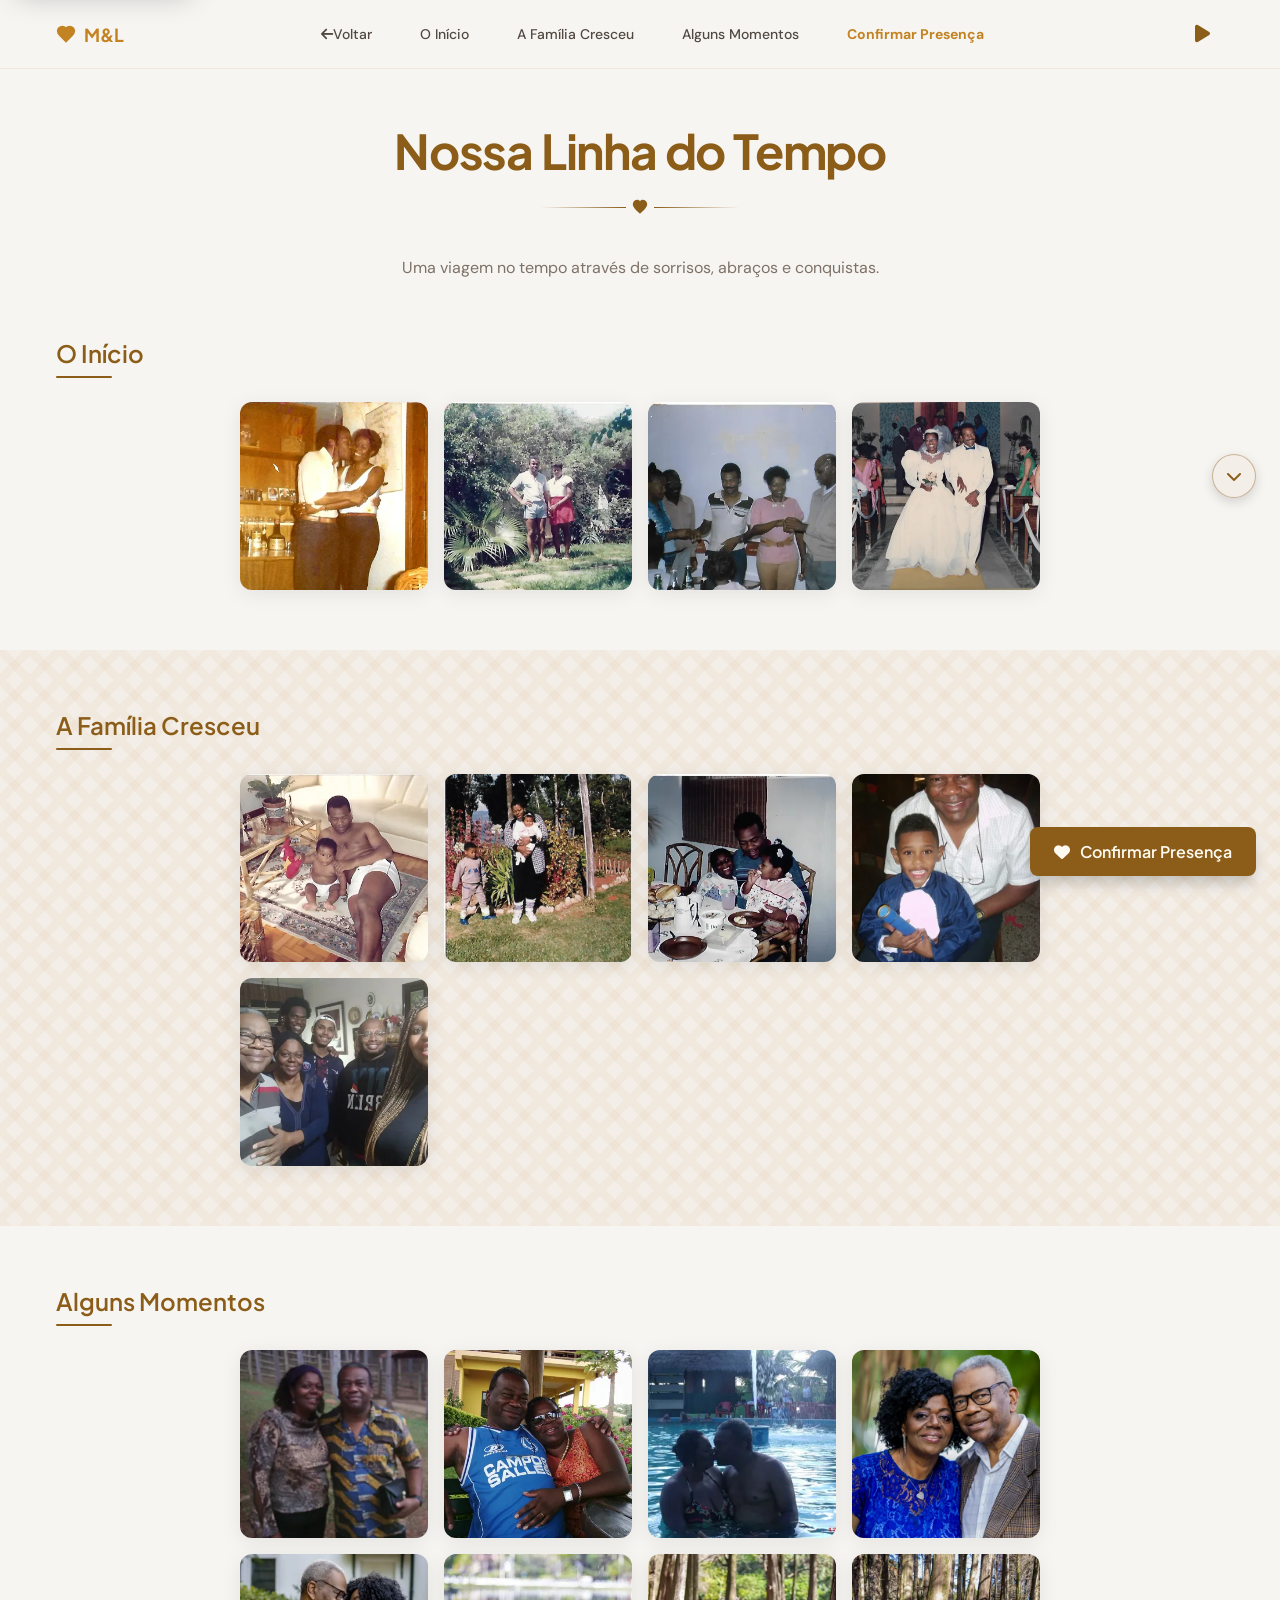
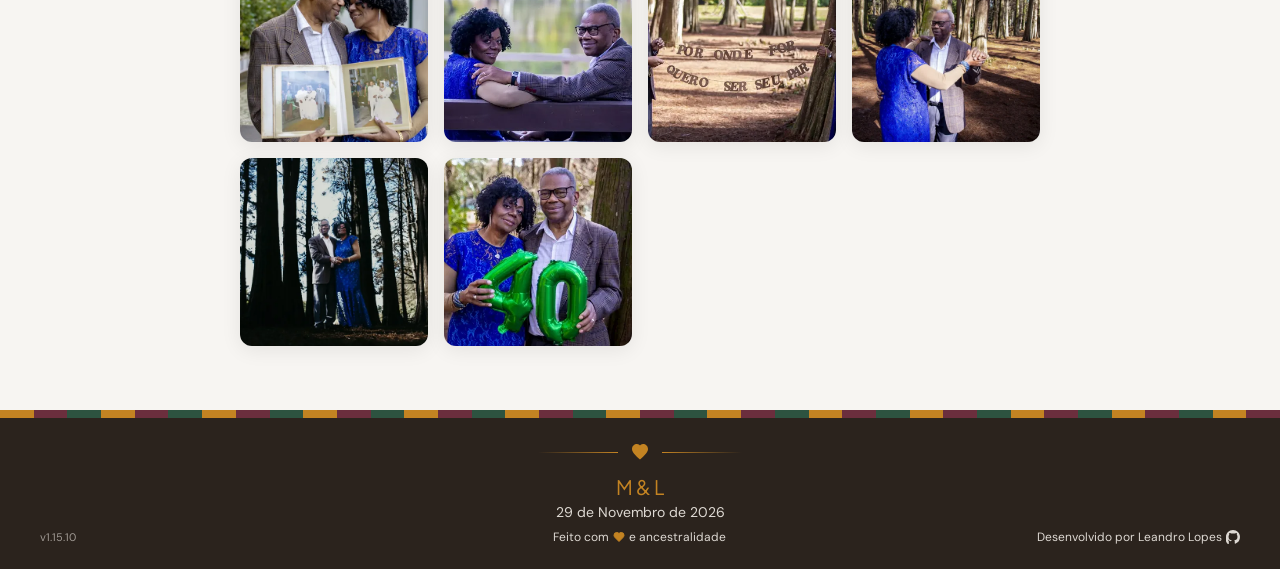
==== galeria.html @ 74cecc44 "site: Bodas de Esmeralda M&L v1.15.10 Convite estatico (index, galeria, mural) + nginx + README + ar" ====
<!DOCTYPE html>
<html lang="pt-BR">
<head>
    <meta charset="UTF-8">
    <meta name="viewport" content="width=device-width, initial-scale=1.0, viewport-fit=cover">
    <!-- CSP definida no servidor (nginx/security-headers.conf) -->
    <meta name="description" content="Álbum de fotos - Bodas de Esmeralda M & L. Uma viagem no tempo através de sorrisos, abraços e conquistas.">
    <title>Álbum Completo - M & L</title>
    <link rel="icon" href="./public/img/akoma.svg" type="image/svg+xml">
    <link rel="preconnect" href="https://fonts.googleapis.com">
    <link rel="preconnect" href="https://fonts.gstatic.com" crossorigin>
    <link rel="preconnect" href="https://cdnjs.cloudflare.com" crossorigin>
    <link href="https://fonts.googleapis.com/css2?family=DM+Sans:opsz,wght@9..40,400;9..40,500;9..40,600&family=Plus+Jakarta+Sans:wght@600;700;800&display=swap" rel="stylesheet">
    <link rel="preload" href="https://cdnjs.cloudflare.com/ajax/libs/font-awesome/6.4.0/css/all.min.css" as="style" integrity="sha384-iw3OoTErCYJJB9mCa8LNS2hbsQ7M3C0EpIsO/H5+EGAkPGc6rk+V8i04oW/K5xq0" crossorigin="anonymous">
    <link rel="stylesheet" href="https://cdnjs.cloudflare.com/ajax/libs/font-awesome/6.4.0/css/all.min.css" integrity="sha384-iw3OoTErCYJJB9mCa8LNS2hbsQ7M3C0EpIsO/H5+EGAkPGc6rk+V8i04oW/K5xq0" crossorigin="anonymous" media="print" onload="this.media='all'">
    <noscript><link rel="stylesheet" href="https://cdnjs.cloudflare.com/ajax/libs/font-awesome/6.4.0/css/all.min.css" integrity="sha384-iw3OoTErCYJJB9mCa8LNS2hbsQ7M3C0EpIsO/H5+EGAkPGc6rk+V8i04oW/K5xq0" crossorigin="anonymous"></noscript>
    <link rel="stylesheet" href="./src/css/main.css">
</head>
<body>
    <a class="skip-link" href="#conteudo">Pular para conteúdo</a>

    <audio id="bg-music" loop preload="none">
        <source src="./public/media/andanca-beth-carvalho.mp3" type="audio/mpeg">
    </audio>

    <header class="navbar scrolled" id="navbar">
        <div class="container nav-inner">
            <div class="logo">
                <a href="/" class="nav-logo"><svg aria-hidden="true" focusable="false" xmlns="http://www.w3.org/2000/svg" width="20" height="20" viewBox="0 0 24 24" fill="currentColor" stroke="currentColor" stroke-width="2"><path d="M19 14c1.49-1.46 3-3.21 3-5.5A5.5 5.5 0 0 0 16.5 3c-1.76 0-3 .5-4.5 2-1.5-1.5-2.74-2-4.5-2A5.5 5.5 0 0 0 2 8.5c0 2.3 1.5 4.05 3 5.5l7 7Z"/></svg>M&L</a>
            </div>
            <nav class="nav-menu desktop-menu" aria-label="Navegação principal">
                <a href="/" data-back><i aria-hidden="true" class="fas fa-arrow-left"></i> Voltar</a>
                <a href="#o-inicio">O Início</a>
                <a href="#familia">A Família Cresceu</a>
                <a href="#momentos">Alguns Momentos</a>
                <a href="/#rsvp" class="rsvp-link">Confirmar Presença</a>
            </nav>
            <div class="nav-actions">
                <button id="music-btn" class="music-control-nav" aria-label="Tocar Música"><i aria-hidden="true" class="fas fa-play"></i></button>
                <button class="nav-toggle" id="nav-toggle" aria-label="Abrir Menu" aria-expanded="false" aria-controls="nav-mobile"><i aria-hidden="true" class="fas fa-bars"></i></button>
            </div>
        </div>
        <nav class="nav-mobile" id="nav-mobile" aria-label="Menu móvel">
            <a href="/" data-back><i aria-hidden="true" class="fas fa-arrow-left"></i> Página Inicial</a>
            <a href="#o-inicio">O Início</a>
            <a href="#familia">A Família Cresceu</a>
            <a href="#momentos">Alguns Momentos</a>
            <a href="/#rsvp" class="rsvp-link">Confirmar Presença</a>
        </nav>
    </header>

    <section class="gallery-header" id="conteudo" tabindex="-1">
        <h2 class="section-title gold-shimmer">Nossa Linha do Tempo</h2>
        <div class="section-divider"></div>
        <p class="gallery-header-desc">Uma viagem no tempo através de sorrisos, abraços e conquistas.</p>
    </section>

    <section id="o-inicio" class="fotos reveal gallery-era">
        <div class="container">
            <h3 class="gallery-era-title">O Início</h3>
            <div class="gallery-grid">
                <div class="gallery-item" tabindex="0" role="button" aria-label="Ampliar O Início - Foto 1"><img src="./public/img/o-inicio/1.webp" srcset="./public/img/o-inicio/1-480.webp 480w, ./public/img/o-inicio/1-800.webp 800w, ./public/img/o-inicio/1.webp 1037w" sizes="(max-width: 500px) 100vw, (max-width: 768px) 50vw, 200px" width="1037" height="689" decoding="async" alt="O Início - Foto 1" loading="lazy"><div class="gallery-overlay"><i aria-hidden="true" class="fas fa-search-plus"></i></div></div>
                <div class="gallery-item" tabindex="0" role="button" aria-label="Ampliar O Início - Foto 2"><img src="./public/img/o-inicio/2.webp" srcset="./public/img/o-inicio/2-480.webp 480w, ./public/img/o-inicio/2-800.webp 800w, ./public/img/o-inicio/2.webp 1022w" sizes="(max-width: 500px) 100vw, (max-width: 768px) 50vw, 200px" width="1022" height="695" decoding="async" alt="O Início - Foto 2" loading="lazy"><div class="gallery-overlay"><i aria-hidden="true" class="fas fa-search-plus"></i></div></div>
                <div class="gallery-item" tabindex="0" role="button" aria-label="Ampliar O Início - Foto 3"><img src="./public/img/o-inicio/3.webp" srcset="./public/img/o-inicio/3-480.webp 480w, ./public/img/o-inicio/3-800.webp 800w, ./public/img/o-inicio/3.webp 1027w" sizes="(max-width: 500px) 100vw, (max-width: 768px) 50vw, 200px" width="1027" height="701" decoding="async" alt="O Início - Foto 3" loading="lazy"><div class="gallery-overlay"><i aria-hidden="true" class="fas fa-search-plus"></i></div></div>
                <div class="gallery-item" tabindex="0" role="button" aria-label="Ampliar O Início - Foto 4"><img src="./public/img/o-inicio/4.webp" srcset="./public/img/o-inicio/4-480.webp 480w, ./public/img/o-inicio/4-800.webp 800w, ./public/img/o-inicio/4.webp 1600w" sizes="(max-width: 500px) 100vw, (max-width: 768px) 50vw, 200px" width="1600" height="1252" decoding="async" alt="O Início - Foto 4" loading="lazy"><div class="gallery-overlay"><i aria-hidden="true" class="fas fa-search-plus"></i></div></div>
            </div>
        </div>
    </section>

    <section id="familia" class="fotos reveal gallery-era gallery-era-alt african-pattern">
        <div class="container">
            <h3 class="gallery-era-title">A Família Cresceu</h3>
            <div class="gallery-grid">
                <div class="gallery-item" tabindex="0" role="button" aria-label="Ampliar A Família Cresceu - Foto 1"><img src="./public/img/familia/1.webp" srcset="./public/img/familia/1-480.webp 480w, ./public/img/familia/1-800.webp 800w, ./public/img/familia/1.webp 980w" sizes="(max-width: 500px) 100vw, (max-width: 768px) 50vw, 200px" width="980" height="695" decoding="async" alt="A Família Cresceu - Foto 1" loading="lazy"><div class="gallery-overlay"><i aria-hidden="true" class="fas fa-search-plus"></i></div></div>
                <div class="gallery-item" tabindex="0" role="button" aria-label="Ampliar A Família Cresceu - Foto 2"><img src="./public/img/familia/2.webp" srcset="./public/img/familia/2-480.webp 480w, ./public/img/familia/2-800.webp 800w, ./public/img/familia/2.webp 669w" sizes="(max-width: 500px) 100vw, (max-width: 768px) 50vw, 200px" width="669" height="996" decoding="async" alt="A Família Cresceu - Foto 2" loading="lazy"><div class="gallery-overlay"><i aria-hidden="true" class="fas fa-search-plus"></i></div></div>
                <div class="gallery-item" tabindex="0" role="button" aria-label="Ampliar A Família Cresceu - Foto 3"><img src="./public/img/familia/3.webp" srcset="./public/img/familia/3-480.webp 480w, ./public/img/familia/3-800.webp 800w, ./public/img/familia/3.webp 1022w" sizes="(max-width: 500px) 100vw, (max-width: 768px) 50vw, 200px" width="1022" height="698" decoding="async" alt="A Família Cresceu - Foto 3" loading="lazy"><div class="gallery-overlay"><i aria-hidden="true" class="fas fa-search-plus"></i></div></div>
                <div class="gallery-item" tabindex="0" role="button" aria-label="Ampliar A Família Cresceu - Foto 4"><img src="./public/img/familia/4.webp" srcset="./public/img/familia/4-480.webp 480w, ./public/img/familia/4-800.webp 800w, ./public/img/familia/4.webp 600w" sizes="(max-width: 500px) 100vw, (max-width: 768px) 50vw, 200px" width="600" height="800" decoding="async" alt="A Família Cresceu - Foto 4" loading="lazy"><div class="gallery-overlay"><i aria-hidden="true" class="fas fa-search-plus"></i></div></div>
                <div class="gallery-item" tabindex="0" role="button" aria-label="Ampliar A Família Cresceu - Foto 5"><img src="./public/img/familia/5.webp" srcset="./public/img/familia/5-480.webp 480w, ./public/img/familia/5-800.webp 800w, ./public/img/familia/5.webp 1200w" sizes="(max-width: 500px) 100vw, (max-width: 768px) 50vw, 200px" width="1200" height="900" decoding="async" alt="A Família Cresceu - Foto 5" loading="lazy"><div class="gallery-overlay"><i aria-hidden="true" class="fas fa-search-plus"></i></div></div>
            </div>
        </div>
    </section>

    <section id="momentos" class="fotos reveal gallery-era gallery-era-last">
        <div class="container">
            <h3 class="gallery-era-title">Alguns Momentos</h3>
            <div class="gallery-grid">
                <div class="gallery-item" tabindex="0" role="button" aria-label="Ampliar Alguns Momentos - Foto 1"><img src="./public/img/momentos/1.webp" srcset="./public/img/momentos/1-480.webp 480w, ./public/img/momentos/1-800.webp 800w, ./public/img/momentos/1.webp 800w" sizes="(max-width: 500px) 100vw, (max-width: 768px) 50vw, 200px" width="800" height="600" decoding="async" alt="Alguns Momentos - Foto 1" loading="lazy"><div class="gallery-overlay"><i aria-hidden="true" class="fas fa-search-plus"></i></div></div>
                <div class="gallery-item" tabindex="0" role="button" aria-label="Ampliar Alguns Momentos - Foto 2"><img src="./public/img/momentos/2.webp" srcset="./public/img/momentos/2-480.webp 480w, ./public/img/momentos/2-800.webp 800w, ./public/img/momentos/2.webp 800w" sizes="(max-width: 500px) 100vw, (max-width: 768px) 50vw, 200px" width="800" height="600" decoding="async" alt="Alguns Momentos - Foto 2" loading="lazy"><div class="gallery-overlay"><i aria-hidden="true" class="fas fa-search-plus"></i></div></div>
                <div class="gallery-item" tabindex="0" role="button" aria-label="Ampliar Alguns Momentos - Foto 3"><img src="./public/img/momentos/3.webp" srcset="./public/img/momentos/3-480.webp 480w, ./public/img/momentos/3-800.webp 800w, ./public/img/momentos/3.webp 1200w" sizes="(max-width: 500px) 100vw, (max-width: 768px) 50vw, 200px" width="1200" height="675" decoding="async" alt="Alguns Momentos - Foto 3" loading="lazy"><div class="gallery-overlay"><i aria-hidden="true" class="fas fa-search-plus"></i></div></div>
                <div class="gallery-item" tabindex="0" role="button" aria-label="Ampliar Alguns Momentos - Foto 4"><img src="./public/img/momentos/4.webp" srcset="./public/img/momentos/4-480.webp 480w, ./public/img/momentos/4-800.webp 800w, ./public/img/momentos/4.webp 1200w" sizes="(max-width: 500px) 100vw, (max-width: 768px) 50vw, 200px" width="1200" height="1800" decoding="async" alt="Alguns Momentos - Foto 4" loading="lazy"><div class="gallery-overlay"><i aria-hidden="true" class="fas fa-search-plus"></i></div></div>
                <div class="gallery-item" tabindex="0" role="button" aria-label="Ampliar Alguns Momentos - Foto 5"><img src="./public/img/momentos/5.webp" srcset="./public/img/momentos/5-480.webp 480w, ./public/img/momentos/5-800.webp 800w, ./public/img/momentos/5.webp 1200w" sizes="(max-width: 500px) 100vw, (max-width: 768px) 50vw, 200px" width="1200" height="1800" decoding="async" alt="Alguns Momentos - Foto 5" loading="lazy"><div class="gallery-overlay"><i aria-hidden="true" class="fas fa-search-plus"></i></div></div>
                <div class="gallery-item" tabindex="0" role="button" aria-label="Ampliar Alguns Momentos - Foto 6"><img src="./public/img/momentos/6.webp" srcset="./public/img/momentos/6-480.webp 480w, ./public/img/momentos/6-800.webp 800w, ./public/img/momentos/6.webp 1200w" sizes="(max-width: 500px) 100vw, (max-width: 768px) 50vw, 200px" width="1200" height="800" decoding="async" alt="Alguns Momentos - Foto 6" loading="lazy"><div class="gallery-overlay"><i aria-hidden="true" class="fas fa-search-plus"></i></div></div>
                <div class="gallery-item" tabindex="0" role="button" aria-label="Ampliar Alguns Momentos - Foto 7"><img src="./public/img/momentos/7.webp" srcset="./public/img/momentos/7-480.webp 480w, ./public/img/momentos/7-800.webp 800w, ./public/img/momentos/7.webp 1200w" sizes="(max-width: 500px) 100vw, (max-width: 768px) 50vw, 200px" width="1200" height="800" decoding="async" alt="Alguns Momentos - Foto 7" loading="lazy"><div class="gallery-overlay"><i aria-hidden="true" class="fas fa-search-plus"></i></div></div>
                <div class="gallery-item" tabindex="0" role="button" aria-label="Ampliar Alguns Momentos - Foto 8"><img src="./public/img/momentos/8.webp" srcset="./public/img/momentos/8-480.webp 480w, ./public/img/momentos/8-800.webp 800w, ./public/img/momentos/8.webp 1200w" sizes="(max-width: 500px) 100vw, (max-width: 768px) 50vw, 200px" width="1200" height="1800" decoding="async" alt="Alguns Momentos - Foto 8" loading="lazy"><div class="gallery-overlay"><i aria-hidden="true" class="fas fa-search-plus"></i></div></div>
                <div class="gallery-item" tabindex="0" role="button" aria-label="Ampliar Alguns Momentos - Foto 9"><img src="./public/img/momentos/9.webp" srcset="./public/img/momentos/9-480.webp 480w, ./public/img/momentos/9-800.webp 800w, ./public/img/momentos/9.webp 1200w" sizes="(max-width: 500px) 100vw, (max-width: 768px) 50vw, 200px" width="1200" height="1800" decoding="async" alt="Alguns Momentos - Foto 9" loading="lazy"><div class="gallery-overlay"><i aria-hidden="true" class="fas fa-search-plus"></i></div></div>
                <div class="gallery-item" tabindex="0" role="button" aria-label="Ampliar Alguns Momentos - Foto 10"><img src="./public/img/momentos/10.webp" srcset="./public/img/momentos/10-480.webp 480w, ./public/img/momentos/10-800.webp 800w, ./public/img/momentos/10.webp 1200w" sizes="(max-width: 500px) 100vw, (max-width: 768px) 50vw, 200px" width="1200" height="800" decoding="async" alt="Alguns Momentos - Foto 10" loading="lazy"><div class="gallery-overlay"><i aria-hidden="true" class="fas fa-search-plus"></i></div></div>
            </div>
        </div>
    </section>

    <script type="module" src="./src/js/pages/galeria.js"></script>
</body>
</html>
---- src/css/main.css ----
@import url('./base/variables.css');
@import url('./base/reset.css');

@import url('./components/buttons.css');
@import url('./components/forms.css');
@import url('./components/toast.css');
@import url('./components/navbar.css');
@import url('./components/footer.css');
@import url('./components/dialog.css');

@import url('./sections/hero.css');
@import url('./sections/history.css');
@import url('./sections/gallery.css');
@import url('./sections/event.css');
@import url('./sections/mural.css');
@import url('./sections/rsvp.css');
@import url('./sections/presents.css');
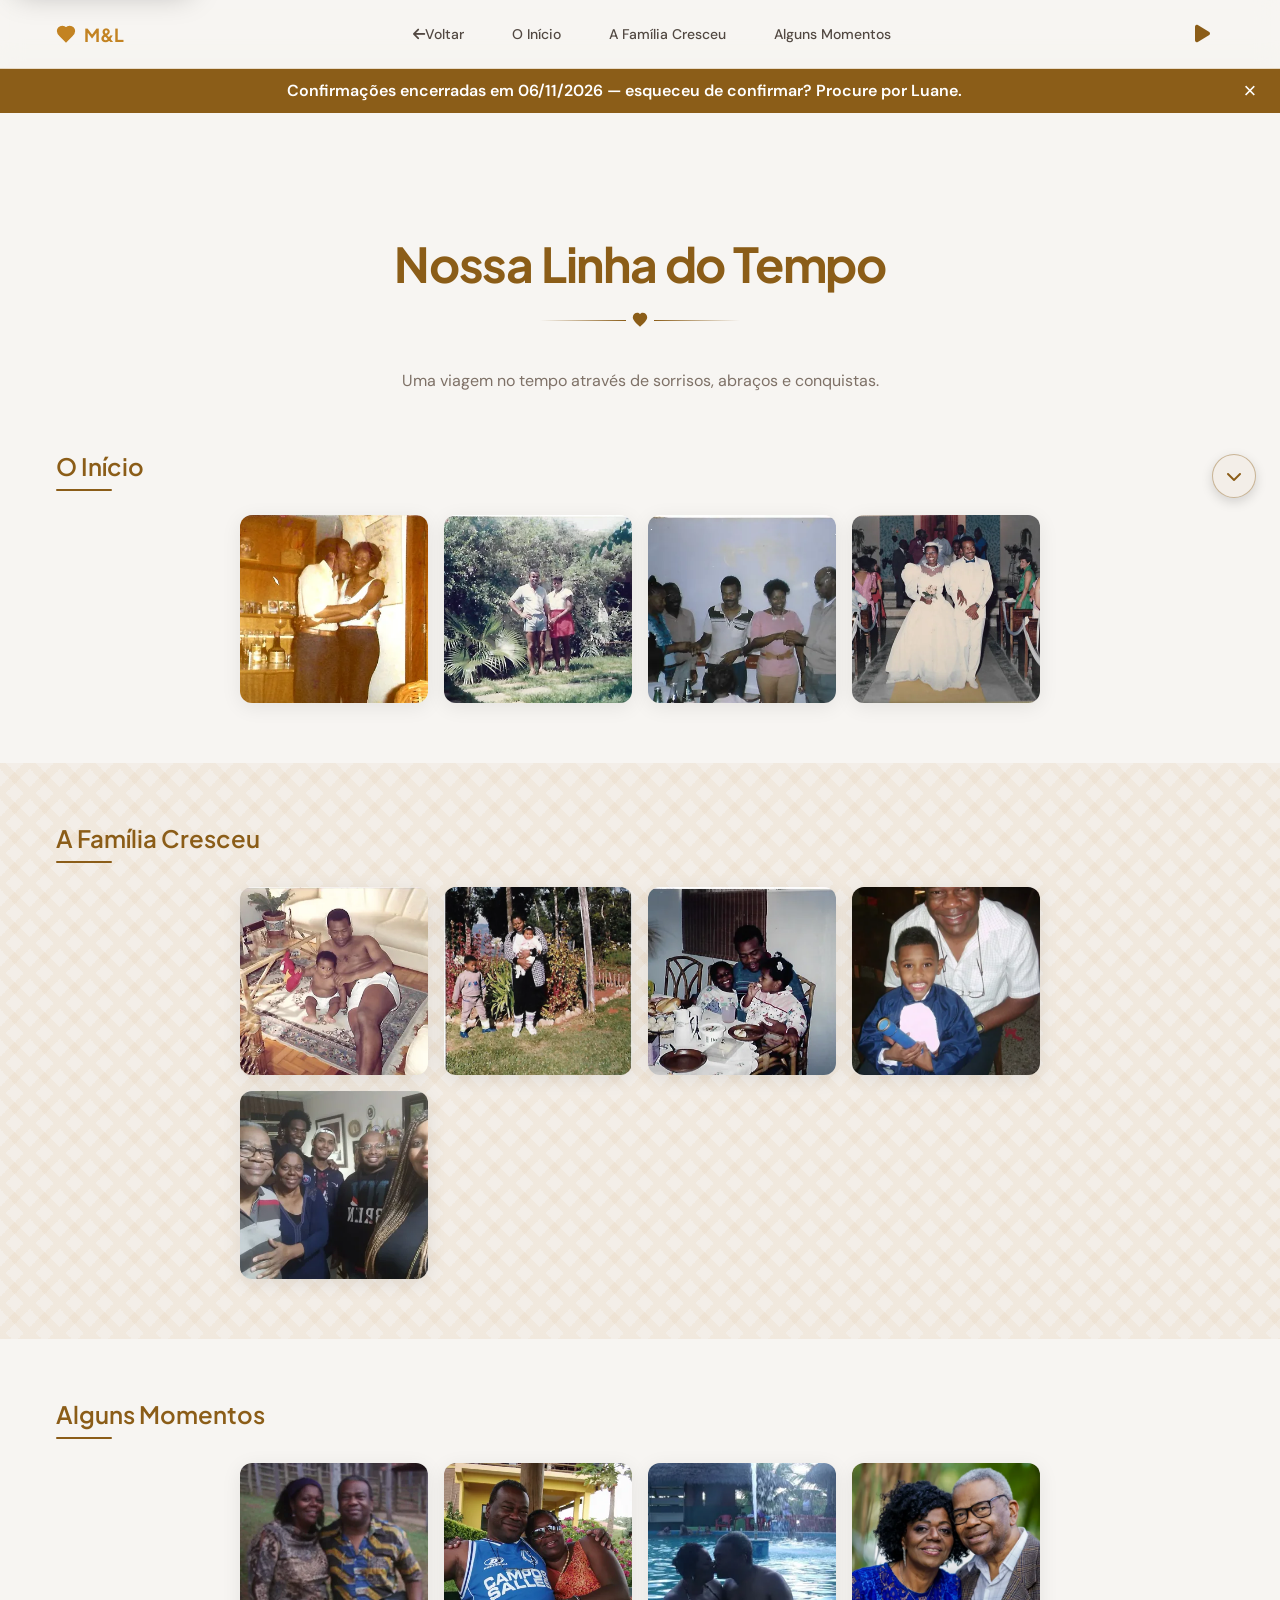
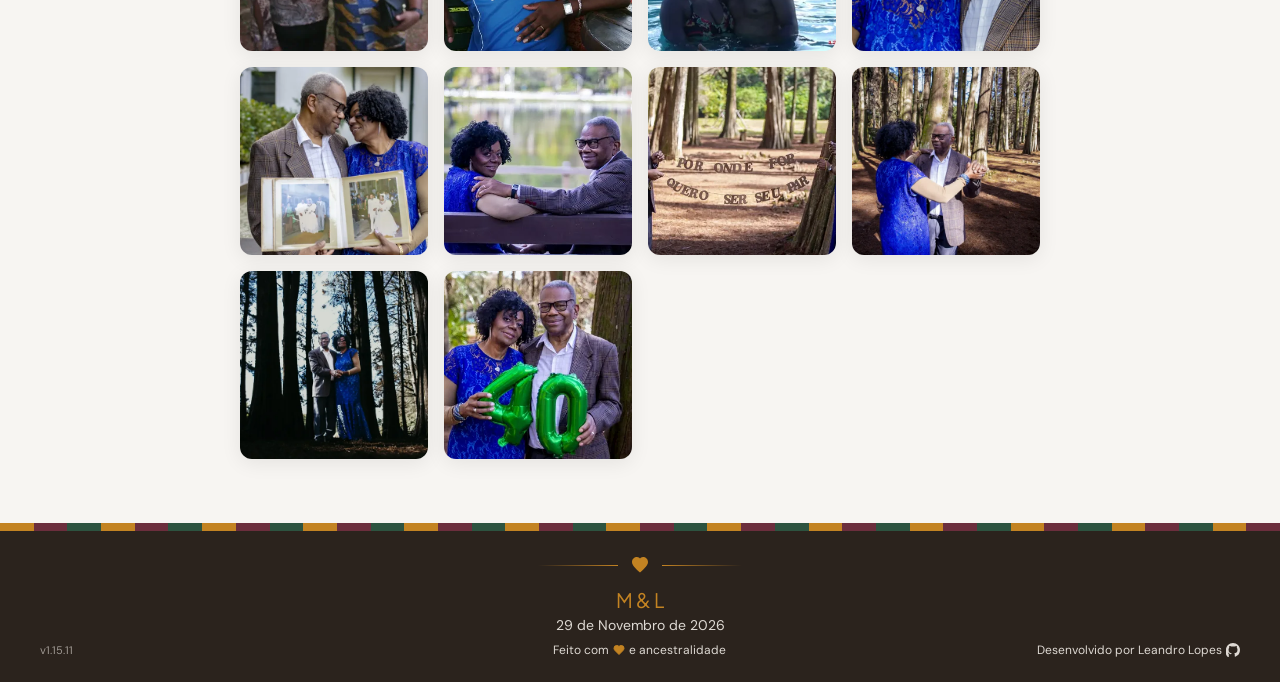
==== commit 9fcb30a8: "feat: encerra RSVP e publica v1.15.11 Faixa de aviso dispensavel nas 3 paginas. RSVP, links, hero e " ====
--- a/galeria.html
+++ b/galeria.html
@@ -33,7 +33,7 @@
                 <a href="#o-inicio">O Início</a>
                 <a href="#familia">A Família Cresceu</a>
                 <a href="#momentos">Alguns Momentos</a>
-                <a href="/#rsvp" class="rsvp-link">Confirmar Presença</a>
+                <a href="/#rsvp" class="rsvp-link" hidden>Confirmar Presença</a>
             </nav>
             <div class="nav-actions">
                 <button id="music-btn" class="music-control-nav" aria-label="Tocar Música"><i aria-hidden="true" class="fas fa-play"></i></button>
@@ -45,9 +45,14 @@
             <a href="#o-inicio">O Início</a>
             <a href="#familia">A Família Cresceu</a>
             <a href="#momentos">Alguns Momentos</a>
-            <a href="/#rsvp" class="rsvp-link">Confirmar Presença</a>
+            <a href="/#rsvp" class="rsvp-link" hidden>Confirmar Presença</a>
         </nav>
     </header>
+
+    <div id="aviso-rsvp" role="status" style="margin-top:68px;background:#8b5d18;color:#fff;text-align:center;padding:12px 48px 12px 16px;font-weight:600;position:relative;">
+        Confirmações encerradas em 06/11/2026 — esqueceu de confirmar? Procure por Luane.
+        <button type="button" aria-label="Fechar aviso" onclick="document.getElementById('aviso-rsvp').hidden=true" style="position:absolute;right:8px;top:50%;transform:translateY(-50%);width:44px;height:44px;background:transparent;border:0;color:#fff;font-size:22px;cursor:pointer;">×</button>
+    </div>
 
     <section class="gallery-header" id="conteudo" tabindex="-1">
         <h2 class="section-title gold-shimmer">Nossa Linha do Tempo</h2>
